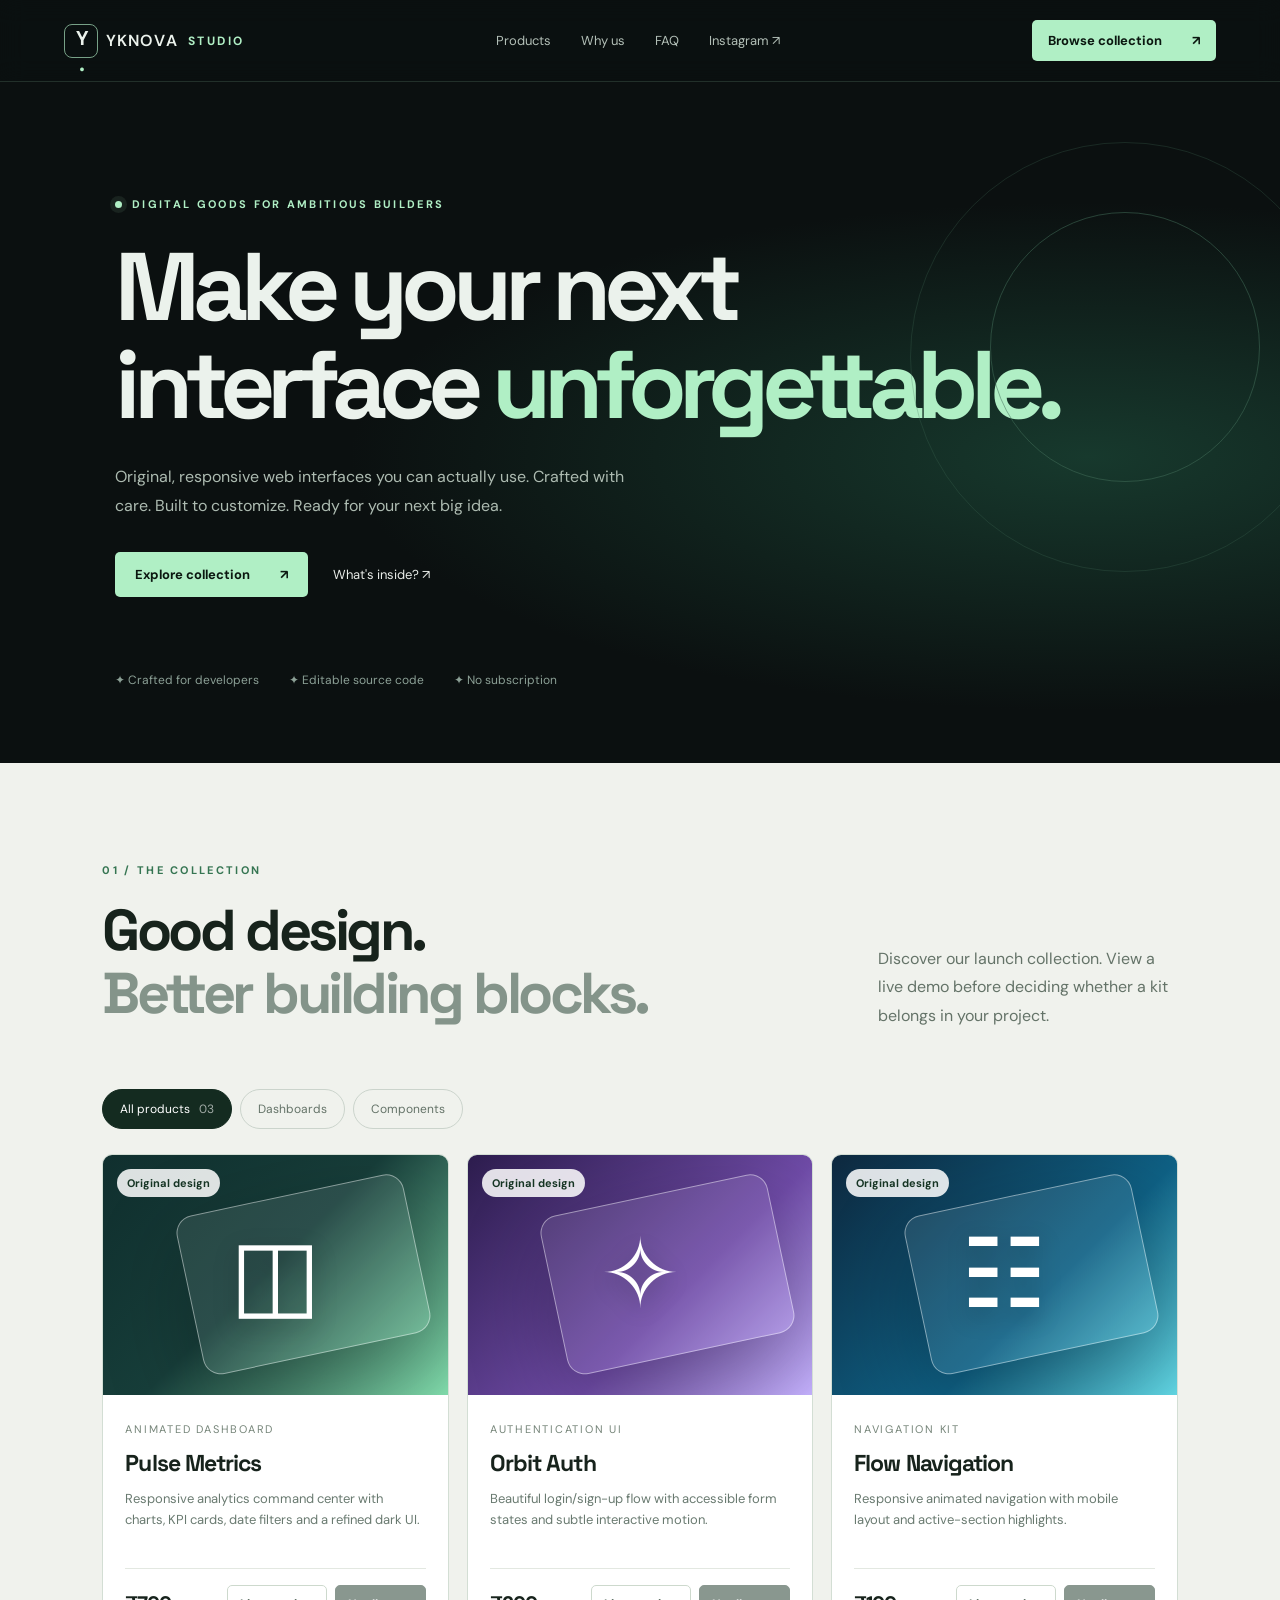
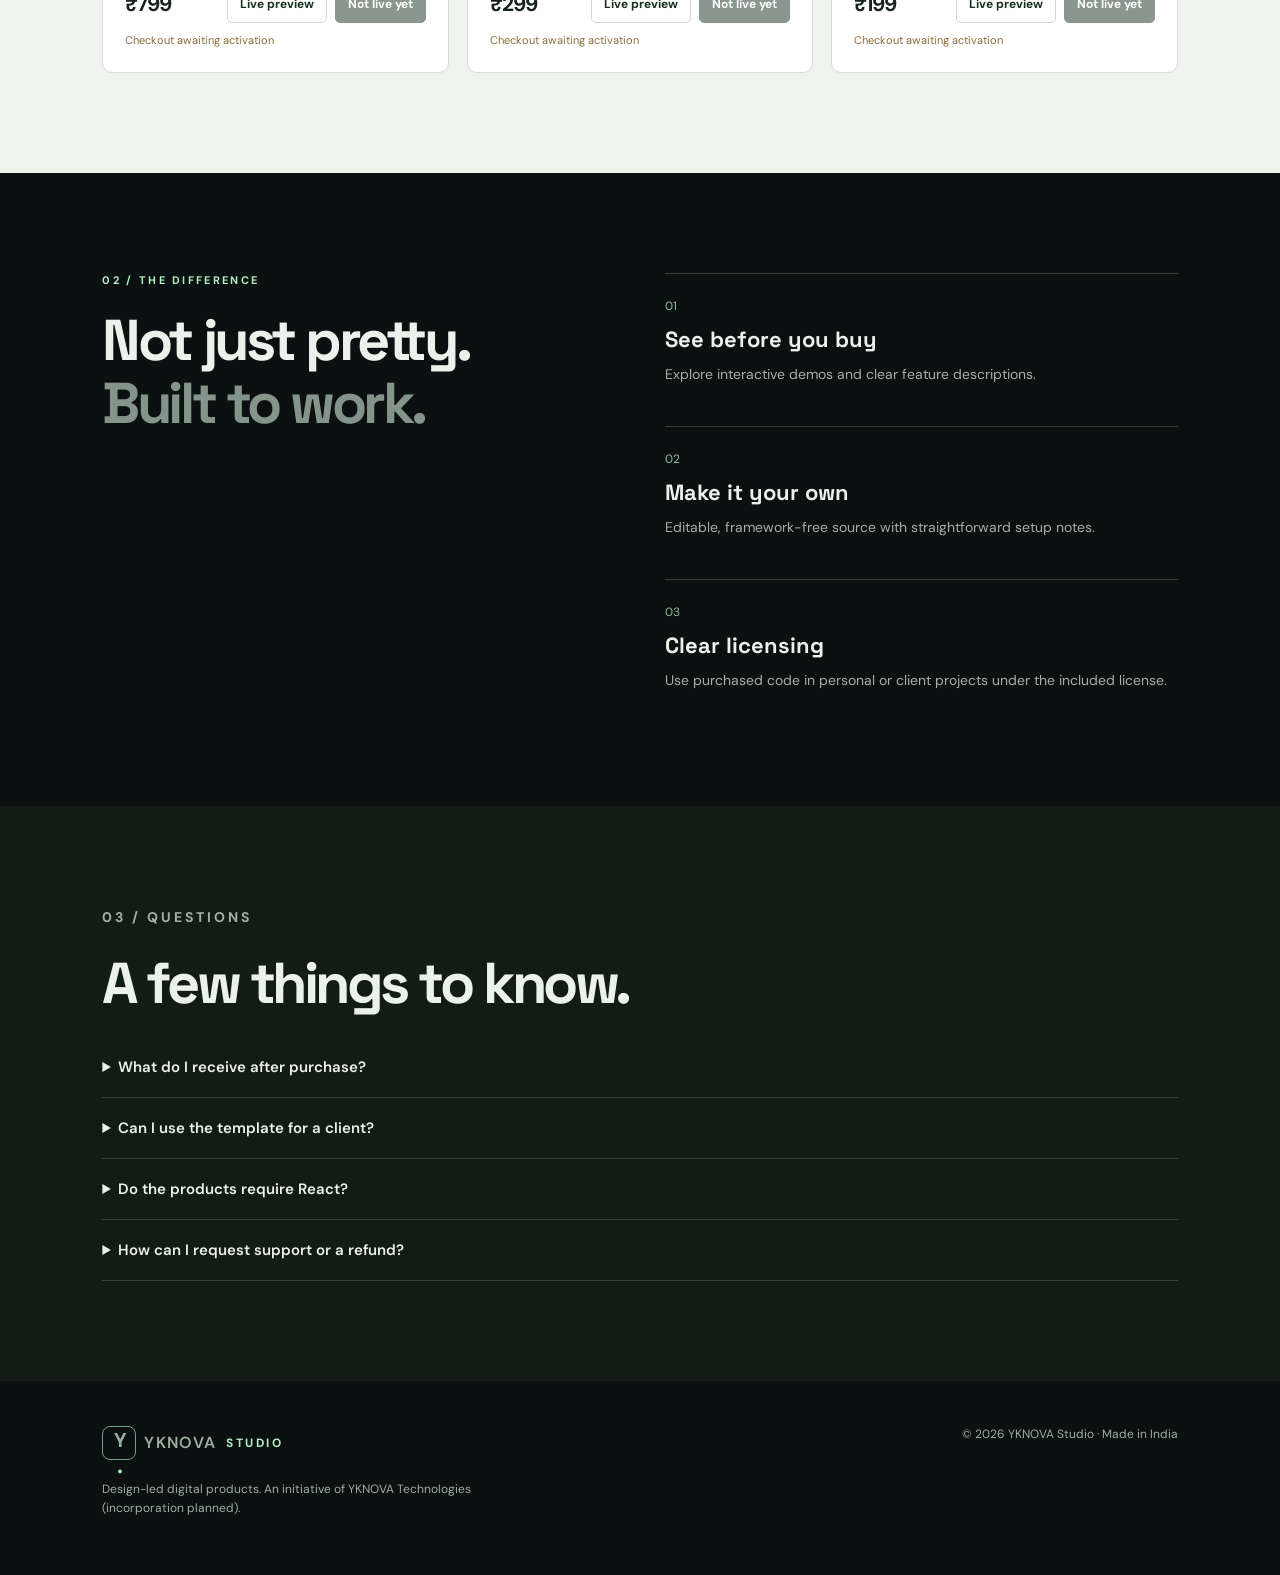
==== index.html @ 831b1ec8 "Initial launch - YKNOVA Studio storefront" ====
<!DOCTYPE html><html lang="en"><head><meta charset="utf-8"><meta name="viewport" content="width=device-width,initial-scale=1"><meta name="description" content="YKNOVA Studio — original UI components, animated dashboards and developer-ready website templates."><title>YKNOVA Studio — Build something beautiful.</title><link rel="stylesheet" href="style.css"></head><body><header class="nav"><a href="#home" class="brand"><span class="brandmark">Y<span class="dot">.</span></span> YKNOVA <b>STUDIO</b></a><nav><a href="#catalog">Products</a><a href="#why">Why us</a><a href="#faq">FAQ</a><a href="https://instagram.com/" id="ig" target="_blank" rel="noopener noreferrer">Instagram ↗</a></nav><a href="#catalog" class="navcta">Browse collection <span>↗</span></a></header><main id="home"><section class="hero"><div class="eyebrow"><span class="green-dot"></span> DIGITAL GOODS FOR AMBITIOUS BUILDERS</div><h1>Make your next<br>interface <em>unforgettable.</em></h1><p>Original, responsive web interfaces you can actually use. Crafted with care. Built to customize. Ready for your next big idea.</p><div class="heroactions"><a href="#catalog" class="primary">Explore collection <span>↗</span></a><a href="#why" class="quiet">What's inside? <span>↗</span></a></div><div class="hero-foot"><span>✦ Crafted for developers</span><span>✦ Editable source code</span><span>✦ No subscription</span></div><div class="orbit orbit1"></div><div class="orbit orbit2"></div></section><section class="catalog" id="catalog"><div class="section-top"><div><p class="kicker">01 / THE COLLECTION</p><h2>Good design.<br><span>Better building blocks.</span></h2></div><p>Discover our launch collection. View a live demo before deciding whether a kit belongs in your project.</p></div><div class="filters"><button class="filter active" data-filter="All">All products <span>03</span></button><button class="filter" data-filter="Dashboard">Dashboards</button><button class="filter" data-filter="Components">Components</button></div><div class="cards" id="cards"></div></section><section class="why" id="why"><div><p class="kicker">02 / THE DIFFERENCE</p><h2>Not just pretty.<br><span>Built to work.</span></h2></div><div class="reasons"><article><span>01</span><h3>See before you buy</h3><p>Explore interactive demos and clear feature descriptions.</p></article><article><span>02</span><h3>Make it your own</h3><p>Editable, framework-free source with straightforward setup notes.</p></article><article><span>03</span><h3>Clear licensing</h3><p>Use purchased code in personal or client projects under the included license.</p></article></div></section><section id="faq" class="faq"><p class="kicker">03 / QUESTIONS</p><h2>A few things to know.</h2><details><summary>What do I receive after purchase?</summary><p>For each paid item, an HTML/CSS/JavaScript project, README instructions and the license text. Your checkout platform will deliver the download.</p></details><details><summary>Can I use the template for a client?</summary><p>Yes, you may use a purchased kit in your own projects or one end-client project. You may not redistribute, resell or upload the unmodified kit as a competing template.</p></details><details><summary>Do the products require React?</summary><p>No. This launch collection uses HTML, CSS and JavaScript without a framework.</p></details><details><summary>How can I request support or a refund?</summary><p>Use the contact email published by the seller at checkout. Product support and refund handling follow the checkout platform's stated policies and applicable consumer law.</p></details></section></main><footer><div><a class="brand" href="#home"><span class="brandmark">Y<span class="dot">.</span></span> YKNOVA <b>STUDIO</b></a><p>Design-led digital products. An initiative of YKNOVA Technologies (incorporation planned).</p></div><span>© <span id="year"></span> YKNOVA Studio · Made in India</span></footer><dialog id="preview"><div class="dialogbar"><span id="previewtitle">Live preview</span><button id="close" aria-label="Close preview">✕</button></div><iframe id="demo" title="Interactive product preview" sandbox="allow-scripts allow-forms"></iframe></dialog><script src="checkout-config.js"></script><script src="app.js"></script></body></html>
---- style.css ----
@import url('https://fonts.googleapis.com/css2?family=DM+Sans:wght@400;500;600;700&family=Space+Grotesk:wght@400;500;600;700&display=swap');:root{--bg:#0b1010;--surface:#111919;--line:#2b3531;--light:#ebf2ec;--muted:#9aa9a2;--green:#b0efc5}*{box-sizing:border-box}html{scroll-behavior:smooth}body{margin:0;background:var(--bg);color:var(--light);font-family:'DM Sans',sans-serif}a{color:inherit;text-decoration:none}button{font:inherit;cursor:pointer}button:focus-visible,a:focus-visible{outline:2px solid #acffcb;outline-offset:4px}.nav{height:82px;display:flex;align-items:center;justify-content:space-between;padding:0 clamp(20px,5vw,85px);border-bottom:1px solid #22302a;position:sticky;top:0;z-index:10;background:#0b1010ef;backdrop-filter:blur(12px)}.brand{display:flex;align-items:center;gap:8px;font-size:16px;letter-spacing:.07em;font-weight:600}.brand b{font-size:12px;letter-spacing:.21em;color:var(--green);margin-left:2px}.brandmark{font-family:'Space Grotesk',sans-serif;border:1px solid #77a187;border-radius:8px;width:34px;height:34px;display:grid;place-items:center;font-weight:700;font-size:20px;letter-spacing:-2px}.dot{color:var(--green)}.nav nav{display:flex;gap:30px;font-size:13px;color:#b2bfb7}.nav nav a:hover{color:#fff}.navcta,.primary{background:var(--green);color:#0b1710;border-radius:5px;padding:14px 20px;font-weight:700;font-size:13px;display:inline-flex;gap:30px}.navcta{padding:12px 16px}.hero{position:relative;overflow:hidden;padding:115px clamp(20px,9vw,150px) 75px;min-height:590px;background:radial-gradient(ellipse at 85% 55%,#17392d 0%,transparent 48%)}.eyebrow,.kicker{font-size:11px;letter-spacing:.21em;color:var(--green);font-weight:700}.eyebrow{display:flex;align-items:center;gap:10px}.green-dot{width:7px;height:7px;border-radius:50%;background:var(--green);box-shadow:0 0 0 5px #b0efc515}h1,h2,h3,p{margin-top:0}h1,h2,h3{font-family:'Space Grotesk',sans-serif}h1{font-size:clamp(48px,7.5vw,100px);line-height:1.02;letter-spacing:-.075em;margin:28px 0}h1 em{color:var(--green);font-style:normal}h2{font-size:clamp(35px,4.5vw,64px);line-height:1.09;letter-spacing:-.06em;margin:22px 0}h2 span{color:#84948a}.hero>p{max-width:520px;color:#adbbb1;font-size:16px;line-height:1.8}.heroactions{display:flex;gap:25px;align-items:center;margin:32px 0 75px}.quiet{font-size:13px;color:#e9ece8}.hero-foot{display:flex;gap:30px;font-size:12px;color:#8ca096}.orbit{border:1px solid #446f5b45;border-radius:50%;width:430px;height:430px;position:absolute;right:-60px;top:60px;pointer-events:none}.orbit2{width:270px;height:270px;right:20px;top:130px;border-color:#446f5b85}.catalog,.why,.faq{padding:100px clamp(20px,8vw,130px)}.catalog{background:#f0f2ed;color:#17231c}.section-top{display:flex;justify-content:space-between;align-items:end;gap:32px}.section-top>p{max-width:300px;color:#647368;line-height:1.8}.catalog .kicker{color:#357552}.filters{display:flex;gap:8px;margin:42px 0 25px;flex-wrap:wrap}.filter{background:transparent;border:1px solid #cbd4cc;color:#647368;padding:11px 17px;border-radius:30px;font-size:12px}.filter.active{background:#142b20;color:white;border-color:#142b20}.filter span{opacity:.6;margin-left:6px}.cards{display:grid;grid-template-columns:repeat(3,minmax(0,1fr));gap:18px}.card{border:1px solid #d3ded4;border-radius:10px;overflow:hidden;background:#fff}.visual{height:240px;display:flex;align-items:center;justify-content:center;position:relative;overflow:hidden}.visual::after{content:'';width:230px;height:160px;position:absolute;border-radius:18px;background:#ffffff16;border:1px solid #ffffff70;transform:rotate(-12deg) translate(27px,5px);box-shadow:0 30px 90px #0004}.visual-symbol{font-size:96px;color:white;z-index:1;text-shadow:0 8px 25px #0004}.top-tag{position:absolute;top:14px;left:14px;border-radius:40px;padding:7px 10px;background:#ffffffda;color:#163524;font-size:11px;font-weight:700;z-index:1}.cardinfo{padding:22px}.type{font-size:11px;color:#768579;text-transform:uppercase;letter-spacing:.16em}.cardinfo h3{margin:10px 0;font-size:23px;letter-spacing:-.04em}.cardinfo p{color:#697a70;font-size:13px;line-height:1.65;min-height:65px}.product-bottom{display:flex;align-items:center;justify-content:space-between;border-top:1px solid #e3e8e1;padding-top:16px;margin-top:15px}.price{font-size:21px;font-weight:700;letter-spacing:-.05em}.controls{display:flex;gap:8px}.controls button,.controls a{border-radius:5px;padding:10px 12px;font-size:12px;font-weight:700;border:1px solid #cdd9cd;background:white;color:#183020}.controls .buy{background:#153222;color:white;border-color:#153222}.controls .buy:disabled{opacity:.5;cursor:not-allowed}.coming{font-size:11px;color:#8a6b37;margin-top:10px;min-height:17px}.why{display:grid;grid-template-columns:1fr 1fr;gap:50px}.reasons{display:grid;gap:25px}.reasons article{border-top:1px solid #334039;padding-top:20px}.reasons article span{color:#8fbda1;font-size:12px}.reasons h3{font-size:22px;margin:10px 0}.reasons p,.faq p{color:#a2b1a6;line-height:1.7;font-size:14px}.faq{background:#111c17}.faq details{border-bottom:1px solid #304338;padding:20px 0}.faq summary{cursor:pointer;font-weight:600;font-size:15px}.faq details p{padding-top:12px;max-width:720px}footer{padding:45px clamp(20px,8vw,130px);display:flex;justify-content:space-between;gap:25px;color:#9bb0a1;font-size:12px}footer>div>p{max-width:400px;line-height:1.6;margin-top:20px}dialog{background:#11191a;border:1px solid #6f897a;color:#fff;width:min(95vw,1100px);height:min(88vh,800px);border-radius:14px;padding:0;box-shadow:0 25px 120px #000a}dialog::backdrop{background:#000b}.dialogbar{height:52px;padding:10px 20px;display:flex;align-items:center;justify-content:space-between;border-bottom:1px solid #3b4a40}.dialogbar button{background:transparent;border:0;color:#fff;font-size:22px}iframe{width:100%;height:calc(100% - 52px);border:0;background:white}@media(max-width:900px){.nav nav{display:none}.cards{grid-template-columns:1fr 1fr}.section-top,.why{display:block}.hero{padding-top:90px}.orbit{opacity:.25}.hero-foot{flex-wrap:wrap}}@media(max-width:620px){.cards{grid-template-columns:1fr}.navcta{display:none}.catalog,.why,.faq{padding:70px 22px}.hero{padding:75px 22px 50px;min-height:auto}.hero-foot{gap:12px}.heroactions{margin-bottom:55px}.visual{height:250px}footer{display:block}.section-top>p{max-width:500px}}
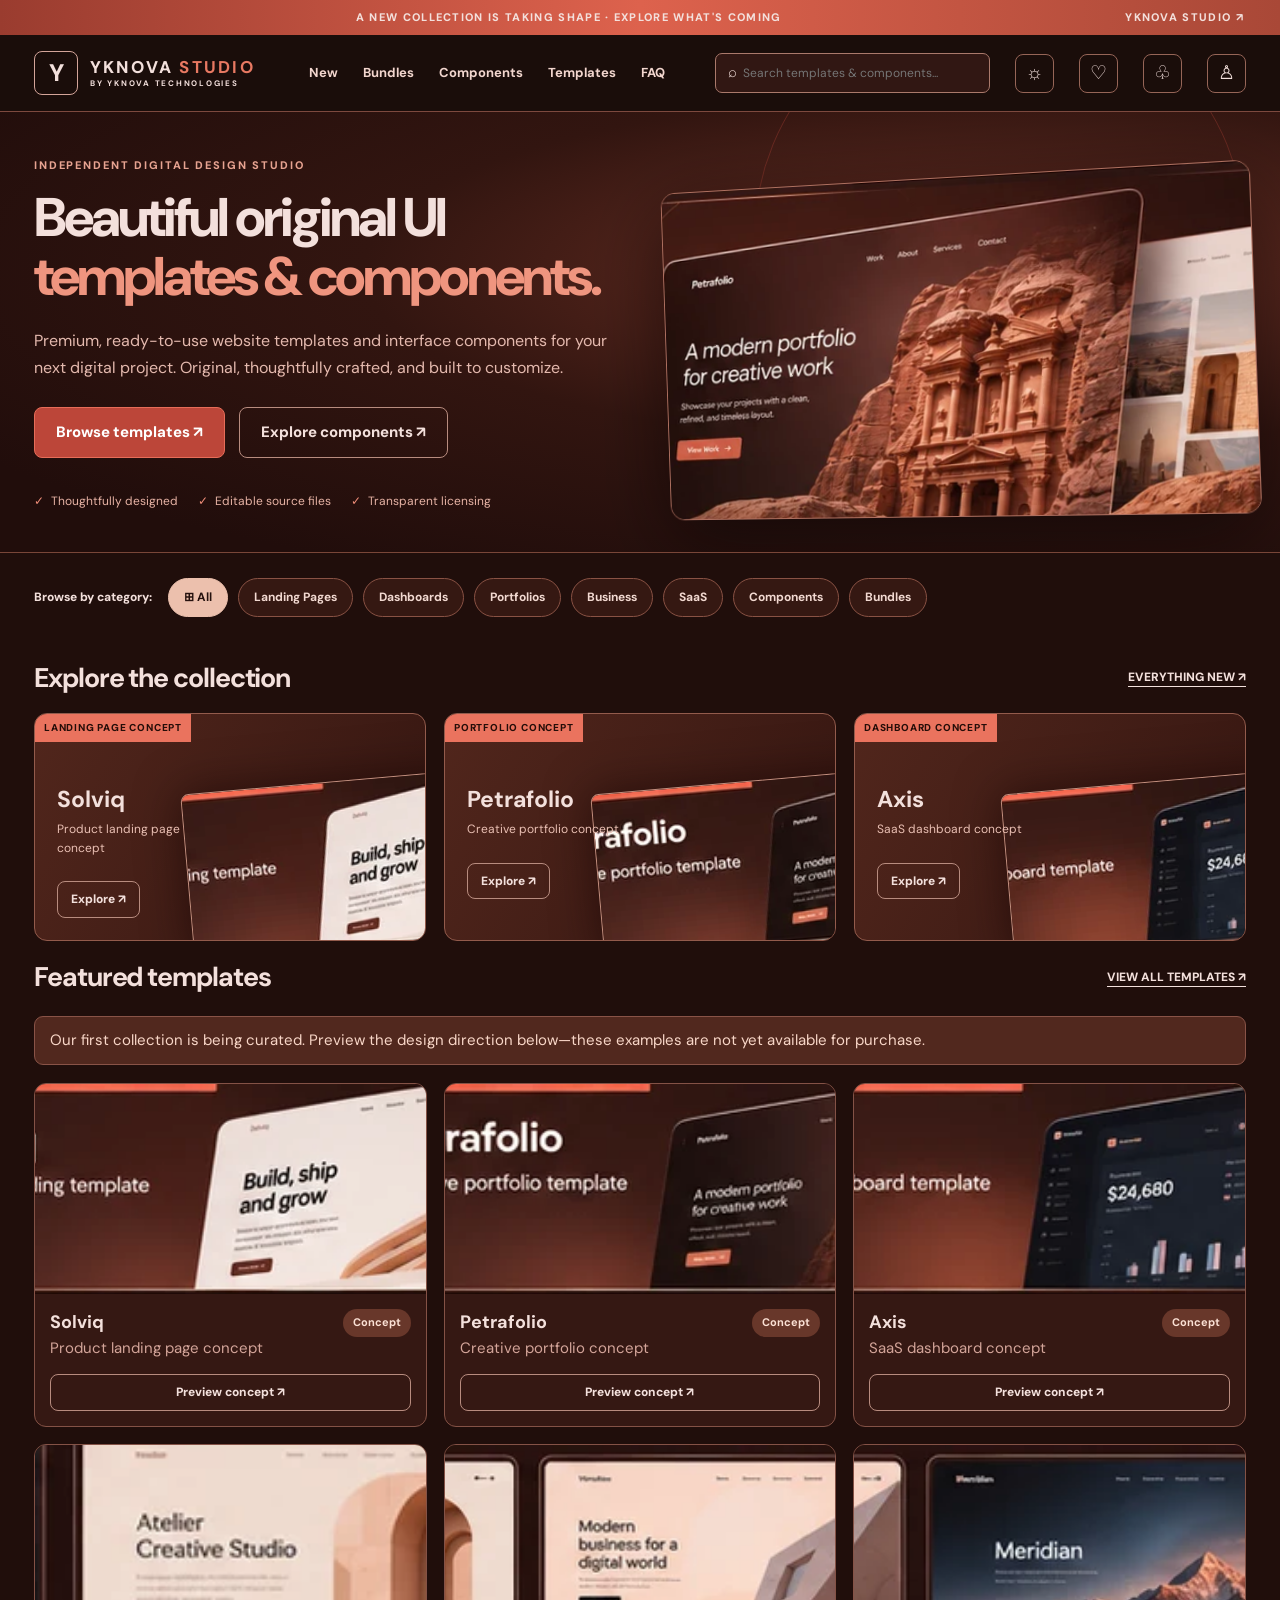
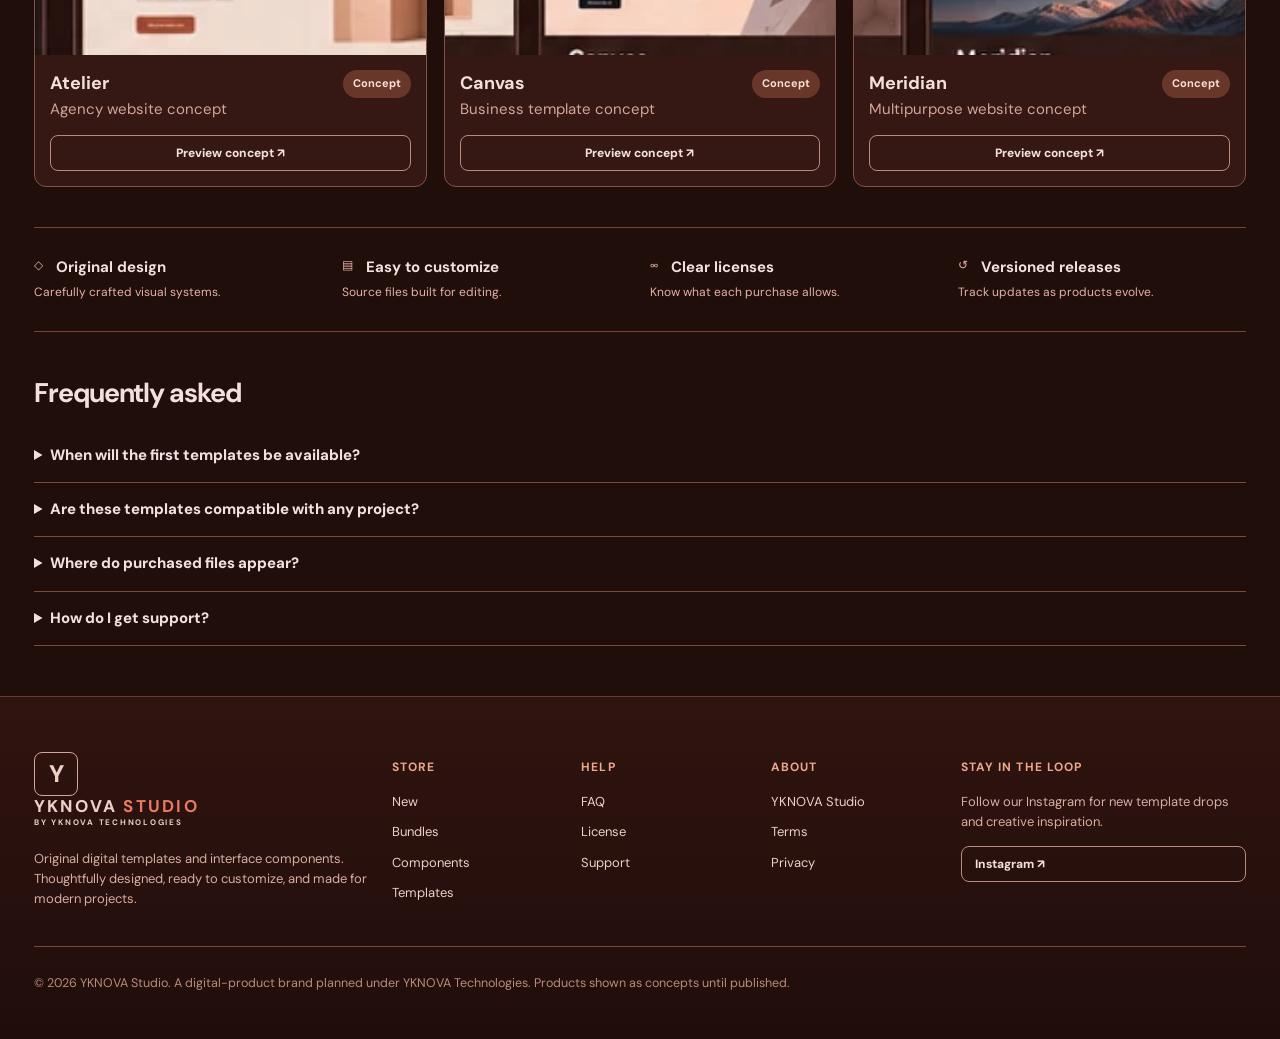
==== commit a9a89bc1: "Redesign YKNOVA Studio with Petra theme and portals" ====
--- a/index.html
+++ b/index.html
@@ -1 +1 @@
-<!DOCTYPE html><html lang="en"><head><meta charset="utf-8"><meta name="viewport" content="width=device-width,initial-scale=1"><meta name="description" content="YKNOVA Studio — original UI components, animated dashboards and developer-ready website templates."><title>YKNOVA Studio — Build something beautiful.</title><link rel="stylesheet" href="style.css"></head><body><header class="nav"><a href="#home" class="brand"><span class="brandmark">Y<span class="dot">.</span></span> YKNOVA <b>STUDIO</b></a><nav><a href="#catalog">Products</a><a href="#why">Why us</a><a href="#faq">FAQ</a><a href="https://instagram.com/" id="ig" target="_blank" rel="noopener noreferrer">Instagram ↗</a></nav><a href="#catalog" class="navcta">Browse collection <span>↗</span></a></header><main id="home"><section class="hero"><div class="eyebrow"><span class="green-dot"></span> DIGITAL GOODS FOR AMBITIOUS BUILDERS</div><h1>Make your next<br>interface <em>unforgettable.</em></h1><p>Original, responsive web interfaces you can actually use. Crafted with care. Built to customize. Ready for your next big idea.</p><div class="heroactions"><a href="#catalog" class="primary">Explore collection <span>↗</span></a><a href="#why" class="quiet">What's inside? <span>↗</span></a></div><div class="hero-foot"><span>✦ Crafted for developers</span><span>✦ Editable source code</span><span>✦ No subscription</span></div><div class="orbit orbit1"></div><div class="orbit orbit2"></div></section><section class="catalog" id="catalog"><div class="section-top"><div><p class="kicker">01 / THE COLLECTION</p><h2>Good design.<br><span>Better building blocks.</span></h2></div><p>Discover our launch collection. View a live demo before deciding whether a kit belongs in your project.</p></div><div class="filters"><button class="filter active" data-filter="All">All products <span>03</span></button><button class="filter" data-filter="Dashboard">Dashboards</button><button class="filter" data-filter="Components">Components</button></div><div class="cards" id="cards"></div></section><section class="why" id="why"><div><p class="kicker">02 / THE DIFFERENCE</p><h2>Not just pretty.<br><span>Built to work.</span></h2></div><div class="reasons"><article><span>01</span><h3>See before you buy</h3><p>Explore interactive demos and clear feature descriptions.</p></article><article><span>02</span><h3>Make it your own</h3><p>Editable, framework-free source with straightforward setup notes.</p></article><article><span>03</span><h3>Clear licensing</h3><p>Use purchased code in personal or client projects under the included license.</p></article></div></section><section id="faq" class="faq"><p class="kicker">03 / QUESTIONS</p><h2>A few things to know.</h2><details><summary>What do I receive after purchase?</summary><p>For each paid item, an HTML/CSS/JavaScript project, README instructions and the license text. Your checkout platform will deliver the download.</p></details><details><summary>Can I use the template for a client?</summary><p>Yes, you may use a purchased kit in your own projects or one end-client project. You may not redistribute, resell or upload the unmodified kit as a competing template.</p></details><details><summary>Do the products require React?</summary><p>No. This launch collection uses HTML, CSS and JavaScript without a framework.</p></details><details><summary>How can I request support or a refund?</summary><p>Use the contact email published by the seller at checkout. Product support and refund handling follow the checkout platform's stated policies and applicable consumer law.</p></details></section></main><footer><div><a class="brand" href="#home"><span class="brandmark">Y<span class="dot">.</span></span> YKNOVA <b>STUDIO</b></a><p>Design-led digital products. An initiative of YKNOVA Technologies (incorporation planned).</p></div><span>© <span id="year"></span> YKNOVA Studio · Made in India</span></footer><dialog id="preview"><div class="dialogbar"><span id="previewtitle">Live preview</span><button id="close" aria-label="Close preview">✕</button></div><iframe id="demo" title="Interactive product preview" sandbox="allow-scripts allow-forms"></iframe></dialog><script src="checkout-config.js"></script><script src="app.js"></script></body></html>+<!DOCTYPE html><html lang="en"><head><meta charset="UTF-8"><meta name="viewport" content="width=device-width,initial-scale=1"><meta name="theme-color" content="#200d0a"><meta name="description" content="YKNOVA Studio — original digital templates and interface components."><title>YKNOVA Studio | Templates & Components</title><link rel="preconnect" href="https://fonts.googleapis.com"><link rel="preconnect" href="https://fonts.gstatic.com" crossorigin><link href="https://fonts.googleapis.com/css2?family=DM+Sans:wght@400;500;600;700;800&family=Manrope:wght@400;500;600;700;800&display=swap" rel="stylesheet"><link rel="stylesheet" href="styles.css"></head><body><div id="app"></div><div id="toast" aria-live="polite"></div><script src="config.js"></script><script src="app.js"></script></body></html>
--- a/styles.css
+++ b/styles.css
@@ -0,0 +1 @@
+:root{--bg:#200e0b;--bg2:#301510;--panel:#3b1b15;--panel2:#49231b;--panel3:#51291f;--border:#815144;--text:#f3e0dc;--muted:#d4a59a;--accent:#bc4639;--accent2:#e66d59;--blue:#4285f4;--shell:1450px;--radius:14px}*{box-sizing:border-box}html{scroll-behavior:smooth}body{margin:0;background:var(--bg);color:var(--text);font:15px/1.55 'DM Sans',sans-serif}body::selection{background:#bc4639;color:#fff}a{color:inherit;text-decoration:none}button,input,select,textarea{font:inherit}button{cursor:pointer}button:disabled{cursor:not-allowed;opacity:.52}img{max-width:100%;display:block}input,select,textarea{background:#2b120f;border:1px solid #875344;color:var(--text);padding:12px 14px;border-radius:9px;outline:none;width:100%}input:focus,select:focus,textarea:focus{border-color:#ed9079;box-shadow:0 0 0 3px #bc463933}input[type=file]{padding:18px;border-style:dashed}input[type=checkbox]{width:auto}label{display:block;font-weight:600;font-size:12px;margin-bottom:7px;color:#f8dcd2}.page{min-height:100vh}.wrap{max-width:var(--shell);margin:auto;padding:0 34px}.announce{text-align:center;background:linear-gradient(90deg,#9a3c2f,#dd624d,#a94837);padding:9px 12px;text-transform:uppercase;letter-spacing:.12em;font-size:11px;font-weight:800}.announce span{float:right;margin-right:24px}.topnav{position:sticky;top:0;z-index:40;background:#1b0d0bec;border-bottom:1px solid #7d493e;backdrop-filter:blur(18px)}.navinner{height:76px;display:flex;align-items:center;gap:25px}.brand{display:flex;align-items:center;gap:12px;white-space:nowrap}.brandmark{border:1px solid #d4a59a;border-radius:8px;display:grid;place-items:center;font-size:24px;font-weight:800;width:44px;height:44px}.brandstrong{font-size:17px;letter-spacing:.13em;font-weight:800;line-height:1.2}.brandstrong b{color:#e87962}.brandsub{font-size:8px;letter-spacing:.22em;font-weight:700}.navlinks{display:flex;gap:25px;margin-left:auto;align-items:center}.navlinks a{font-size:13px;font-weight:700;color:#f2d6ce}.navlinks a:hover{color:#f18b73}.navsearch{display:flex;align-items:center;border:1px solid #aa796b;border-radius:7px;padding:0 12px;width:275px;background:#311713}.navsearch input{border:0;background:none;box-shadow:none;padding:10px 6px;font-size:12px}.navsearch input:focus{box-shadow:none}.iconbtn{border:1px solid #966557;border-radius:8px;background:transparent;color:var(--text);width:39px;height:39px;font-size:19px;display:grid;place-items:center;position:relative}.iconbtn:hover,.ghost:hover{background:#6a3127}.count{position:absolute;right:-7px;top:-8px;background:var(--accent2);color:#fff;border-radius:30px;padding:1px 6px;font-size:10px}.btn{background:var(--accent);border:1px solid var(--accent2);color:#fff;border-radius:8px;padding:13px 21px;font-weight:800;display:inline-flex;align-items:center;justify-content:center;gap:12px;transition:transform .15s,background .15s}.btn:hover{background:#d75846;transform:translateY(-1px)}.btn.secondary{background:transparent;color:var(--text);border-color:#b88c7f}.btn.secondary:hover{background:#583027}.btn.blue{background:var(--blue);border-color:#6c9df7}.btn.small{padding:8px 13px;font-size:12px}.btn.full{width:100%}.btn[disabled]{transform:none}.hero{background:radial-gradient(ellipse at 78% 36%,#6e3125 0,#321510 45%,#210d0b 86%);min-height:440px;position:relative;overflow:hidden;border-bottom:1px solid #794638}.hero-inner{display:grid;grid-template-columns:50% 50%;min-height:440px;align-items:center;position:relative}.hero-copy{z-index:2;padding:40px 0}.eyebrow{text-transform:uppercase;letter-spacing:.17em;color:#e7a391;font-size:11px;font-weight:800}.hero h1{font-size:clamp(38px,4.25vw,68px);line-height:1.08;letter-spacing:-.055em;max-width:690px;margin:13px 0 20px;font-weight:800}.hero h1 em{font-style:normal;color:#ef957f}.hero p{max-width:590px;color:#e4b9ae;font-size:16px;line-height:1.7}.hero-actions{display:flex;gap:14px;margin-top:26px}.hero-checks{display:flex;gap:20px;color:#e7b3a5;font-size:12px;margin-top:34px;flex-wrap:wrap}.hero-checks span:before{content:'✓';color:#f08e79;margin-right:7px}.hero-visual{align-self:stretch;display:flex;align-items:center;justify-content:center;padding:30px 0 0 12px;position:relative}.hero-visual::before{content:'';width:490px;height:490px;border:1px solid #bc463955;border-radius:50%;position:absolute;right:0;top:-120px}.hero-visual img{width:100%;height:340px;object-fit:cover;object-position:center;border-radius:15px;border:1px solid #ae7060;transform:perspective(900px) rotateY(-7deg) rotate(-2deg);box-shadow:0 25px 80px #09030399}.filterbar{display:flex;gap:10px;align-items:center;flex-wrap:wrap;padding:25px 0}.filterbar span{font-weight:800;font-size:12px;margin-right:6px}.chip{border:1px solid #895244;color:#f2d9d1;background:#351812;padding:9px 15px;border-radius:30px;font-size:12px;font-weight:700}.chip.active,.chip:hover{background:#ecc0ad;color:#25110e;border-color:#ecc0ad}.sectionhead{display:flex;align-items:center;justify-content:space-between;margin:15px 0}.sectionhead h2{font-size:27px;letter-spacing:-.04em;margin:0}.sectionhead a{font-size:12px;font-weight:800;text-decoration:underline;text-underline-offset:5px}.featured{display:grid;grid-template-columns:repeat(3,1fr);gap:18px}.featcard{min-height:210px;border:1px solid #935b4c;background:linear-gradient(120deg,#51261c,#351611);border-radius:13px;position:relative;overflow:hidden;padding:22px}.featcard h3{font-size:23px;margin:46px 0 2px}.featcard p{margin:0;font-size:12px;color:#eac0b4}.featcard img{position:absolute;right:-18%;bottom:-10px;width:79%;height:75%;object-fit:cover;transform:rotate(-5deg);border:1px solid #c18e7e;border-radius:8px;box-shadow:0 0 45px #12040190}.featcard .featinfo{position:relative;z-index:2;width:50%}.pilltag{font-size:10px;font-weight:800;letter-spacing:.08em;background:#ea735e;color:#250d08;padding:6px 9px;position:absolute;left:0;top:0}.featcard button{margin-top:24px}.products{display:grid;grid-template-columns:repeat(3,1fr);gap:17px;margin-bottom:30px}.product{border:1px solid #845246;background:#351813;border-radius:12px;overflow:hidden;transition:border .2s,transform .2s}.product:hover{transform:translateY(-3px);border-color:#e4907b}.thumb{height:210px;position:relative;background:linear-gradient(140deg,#432019,#6b362a);overflow:hidden}.thumb img{width:100%;height:100%;object-fit:cover}.thumb.empty{display:flex;align-items:center;justify-content:center;color:#f1c5b5;background:radial-gradient(circle at 70% 20%,#965441,#3e1b16 65%)}.thumb.empty:after{content:'COMING SOON';font-size:11px;letter-spacing:.25em;border:1px solid #bf8b77;padding:17px}.productbody{padding:15px}.productbody h3{font-size:18px;margin:0}.muted{color:var(--muted)}.productmeta{display:flex;justify-content:space-between;gap:10px;font-size:12px}.productactions{display:flex;gap:8px;margin-top:14px}.productactions .btn{flex:1}.benefits{display:grid;grid-template-columns:repeat(4,1fr);gap:20px;border-top:1px solid #784538;border-bottom:1px solid #784538;padding:28px 0;margin:40px 0}.benefits b{display:block}.benefits span{font-size:12px;color:#e5b2a7}.benefit-ico{font-size:24px;color:#ee9b82;float:left;margin-right:13px}.footer{background:linear-gradient(#30140f,#200d0b);border-top:1px solid #6d3a31;margin-top:50px;padding:45px 0}.footgrid{display:grid;grid-template-columns:2fr 1fr 1fr 1fr 1.7fr;gap:22px}.footgrid h4{color:#efa68e;text-transform:uppercase;letter-spacing:.09em;font-size:12px}.footgrid a{display:block;font-size:13px;margin:10px 0;color:#ead0c6}.footgrid p{color:#d8ad9f;font-size:13px}.footer small{color:#b88b7e}.subscribe{display:flex;gap:7px}.subscribe .btn{padding:9px}.empty-state{padding:64px 20px;text-align:center;border:1px dashed #885044;border-radius:15px;background:#361912;color:#e7b2a5}.empty-state h3{color:#fff;margin:10px 0}.footer .brand{margin-bottom:20px}.layout{display:flex;min-height:100vh;background:radial-gradient(ellipse at 85% 4%,#673024,#2b110d 50%,#210c09)}.sidebar{width:244px;flex-shrink:0;background:linear-gradient(160deg,#28100d,#421d15);border-right:1px solid #805043;padding:28px 14px;position:sticky;top:0;height:100vh;overflow:auto}.sidebar .brand{margin-bottom:36px;padding:0 6px}.sidecap{text-transform:uppercase;color:#e3a087;font-size:11px;letter-spacing:.15em;font-weight:800;margin:24px 14px}.sidenav{display:block;width:100%;text-align:left;padding:13px 15px;color:#f2d5cc;border:0;background:transparent;border-radius:10px;font-weight:700;margin:4px 0}.sidenav:hover,.sidenav.active{background:linear-gradient(90deg,#c45a45,#853d2d);color:white}.portmain{flex:1;min-width:0;padding:24px 28px 60px;max-width:1600px}.porthead{display:flex;justify-content:space-between;align-items:center;margin-bottom:22px;gap:12px}.porthead h1{margin:0;font-size:32px;letter-spacing:-.04em}.porthead p{margin:0;color:var(--muted)}.porthead .header-actions{display:flex;align-items:center;gap:12px}.kpis{display:grid;grid-template-columns:repeat(4,minmax(0,1fr));gap:13px;margin:18px 0}.panel,.kpi{border:1px solid #875042;border-radius:12px;background:linear-gradient(125deg,#482219,#361610);padding:20px;min-width:0}.kpi .number{font-size:29px;font-weight:800;letter-spacing:-.04em;margin-top:8px}.kpi .muted{font-size:12px}.panels2{display:grid;grid-template-columns:minmax(0,1.25fr) minmax(0,.9fr);gap:16px}.panel h2,.panel h3{margin:0 0 15px;font-size:20px}.panel p{color:#d9a99d}.panel .row{display:flex;align-items:center;justify-content:space-between;gap:12px}.tablewrap{overflow:auto}table{width:100%;border-collapse:collapse;text-align:left;font-size:12px}th{color:#d4a59a;font-size:10px;letter-spacing:.1em;text-transform:uppercase}th,td{padding:12px 9px;border-bottom:1px solid #674037}td{color:#f3dbd3}.status{display:inline-block;border-radius:25px;padding:3px 8px;background:#654c2b;color:#f3daac;font-size:11px}.status.paid,.status.published{background:#32523b;color:#d2ffde}.status.draft,.status.pending{background:#68402b;color:#ffd9ad}.formgrid{display:grid;grid-template-columns:repeat(2,1fr);gap:14px}.field{margin-bottom:15px}.field.wide{grid-column:1/-1}.field textarea{min-height:110px}.adminform{max-width:980px}.rightpanel{padding:25px}.empty-chart{height:190px;display:flex;align-items:flex-end;gap:4%;padding:22px 5px 8px;background:linear-gradient(180deg,transparent,#6d31281c);border-bottom:1px solid #ac7665}.empty-chart div{background:linear-gradient(#ee8e72,#8e4032);width:10%;border-radius:7px 7px 0 0;min-height:2px}.portcards{display:grid;grid-template-columns:repeat(3,minmax(0,1fr));gap:13px}.library-card{border:1px solid #815144;background:#3b1b15;border-radius:11px;overflow:hidden}.library-card img{height:145px;width:100%;object-fit:cover}.library-card .info{padding:15px}.library-card h3{margin:0}.library-card .btn{margin-top:12px}.cartlayout{display:grid;grid-template-columns:1.1fr .9fr;gap:17px;padding-top:25px}.checkout-hero{background:radial-gradient(ellipse at 90% 30%,#854031,#270e0a 75%);padding:36px 0;border-bottom:1px solid #784539}.checkout-hero h1{font-size:clamp(35px,4vw,59px);letter-spacing:-.045em;margin:0}.cartitem{display:flex;gap:15px;align-items:center;border-bottom:1px solid #704237;padding:20px 0}.cartitem img{width:125px;height:75px;object-fit:cover;border-radius:9px}.cartitem strong{font-size:17px}.cartitem .end{margin-left:auto;display:flex;gap:12px;align-items:center}.summary{margin-top:20px}.summary .row{display:flex;justify-content:space-between;padding:9px 0}.summary .total{background:#784034;padding:15px;border-radius:8px;font-size:20px;font-weight:800}.authbox{max-width:470px;margin:75px auto;padding:30px}.form-error{color:#ff9b8c;font-size:12px;margin:8px 0}.authbox h1{margin:0 0 18px}.tiny{font-size:12px;color:#d4a59a}.link{border:0;background:none;color:#f9b09e;text-decoration:underline;padding:0;font-weight:700}.modalshade{position:fixed;inset:0;z-index:90;background:#0a0303cc;display:flex;align-items:center;justify-content:center;padding:18px}.modal{background:#371712;border:1px solid #925d4e;border-radius:15px;width:min(740px,100%);max-height:92vh;overflow:auto;padding:26px;box-shadow:0 30px 130px #000c}.modal .x{float:right}.modalpreview{width:100%;height:310px;object-fit:cover;border-radius:10px;margin:15px 0}.banner{border:1px solid #895347;background:#51281e;color:#f9d7c8;padding:12px 15px;border-radius:9px;margin:18px 0}.badge{padding:5px 10px;background:#68372a;color:#fbe1d5;border-radius:30px;font-size:11px;font-weight:700}.mobile-toggle{display:none}.demo-banner{padding:8px;background:#432018;text-align:center;color:#f4c8b8;font-size:12px}.toast{position:fixed;z-index:999;bottom:24px;right:24px;background:#e6c2b2;color:#2b100c;padding:14px 20px;border-radius:9px;box-shadow:0 10px 55px #0009}.faq details{border-bottom:1px solid #784b3b;padding:15px 0}.faq summary{font-weight:800;cursor:pointer}.loader{padding:40px;text-align:center;color:#e7b3a5}hr{border:0;border-top:1px solid #75483d;margin:24px 0}.backlink{color:#f7b2a1;font-size:12px}.porthead .small-screen{display:none}@media(max-width:1180px){.navlinks{gap:14px}.navsearch{width:200px}.hero-inner{grid-template-columns:55% 45%}.hero h1{font-size:49px}.footgrid{grid-template-columns:repeat(3,1fr)}.portcards{grid-template-columns:repeat(2,1fr)}}@media(max-width:850px){.wrap{padding:0 18px}.navinner{gap:10px;height:66px}.navlinks,.navsearch{display:none}.brandstrong{font-size:13px}.brandmark{width:37px;height:37px}.iconbtn{width:35px;height:35px}.navinner .spacer{flex:1}.mobile-toggle{display:grid}.mobilelinks{display:flex;flex-direction:column;padding:14px 18px;gap:10px;border-top:1px solid #60372c}.hero-inner{grid-template-columns:1fr}.hero-copy{padding:48px 0 20px}.hero h1{font-size:clamp(38px,9vw,58px)}.hero-visual{padding:0 0 30px}.hero-visual img{height:235px;transform:none}.featured,.products{grid-template-columns:repeat(2,minmax(0,1fr))}.benefits{grid-template-columns:repeat(2,1fr)}.sidebar{width:76px;padding:12px 8px}.sidebar .brand .brandtxt,.sidecap,.sidenav .navtxt{display:none}.sidebar .brand{padding:0;margin:10px 8px 25px}.sidenav{text-align:center;font-size:19px;padding:11px}.portmain{padding:18px 14px}.kpis{grid-template-columns:repeat(2,1fr)}.panels2,.cartlayout{grid-template-columns:1fr}.porthead h1{font-size:25px}}@media(max-width:570px){.hero-actions{flex-wrap:wrap}.featured,.products,.portcards{grid-template-columns:1fr}.footgrid{grid-template-columns:repeat(2,1fr)}.benefits{grid-template-columns:1fr}.formgrid{grid-template-columns:1fr}.field.wide{grid-column:auto}.kpis{gap:8px}.kpi{padding:12px}.kpi .number{font-size:23px}.cartitem img{width:80px;height:70px}.cartitem{gap:9px}.cartitem strong{font-size:13px}.porthead{align-items:start}.sidebar{width:57px}.sidebar .brandmark{width:31px;height:31px;font-size:16px}.sidecap{display:none}.sidenav{font-size:16px;padding:8px 3px}.portmain{padding:14px 9px}.panel{padding:14px}.announce span{display:none}}
